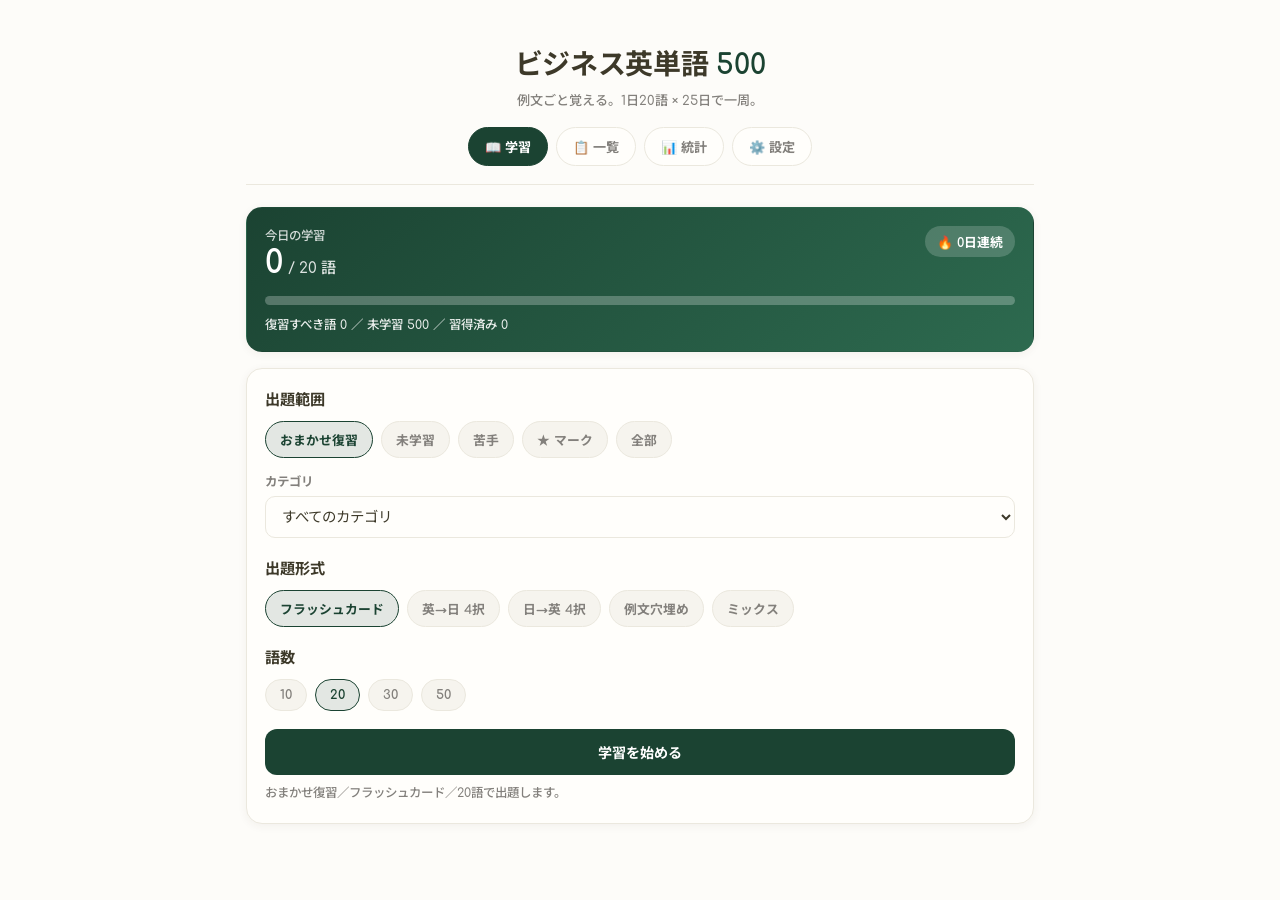
==== words/index.html @ 6820e4dc "Add a vocabulary app for the 500 business English words Builds a standalone study app under words/ f" ====
<!DOCTYPE html>
<html lang="ja">
<head>
    <meta charset="UTF-8">
    <meta name="viewport" content="width=device-width, initial-scale=1.0">
    <title>ビジネス英単語 500</title>
    <link rel="manifest" href="manifest.json">
    <meta name="theme-color" content="#1b4332">
    <link rel="apple-touch-icon" href="../icon-192.png">
    <link rel="icon" href="../icon-192.png">
    <link rel="preconnect" href="https://fonts.googleapis.com">
    <link rel="preconnect" href="https://fonts.gstatic.com" crossorigin>
    <link href="https://fonts.googleapis.com/css2?family=Comfortaa:wght@400;500;600;700&family=Noto+Sans+JP:wght@400;500;700&display=swap" rel="stylesheet">
    <link rel="stylesheet" href="words.css">
</head>
<body>
<div class="app">
    <header class="header">
        <h1>ビジネス英単語 <span class="header-num">500</span></h1>
        <p class="subtitle">例文ごと覚える。1日20語 × 25日で一周。</p>
        <nav class="tabs">
            <button class="tab-btn active" data-tab="study">📖 学習</button>
            <button class="tab-btn" data-tab="list">📋 一覧</button>
            <button class="tab-btn" data-tab="stats">📊 統計</button>
            <button class="tab-btn" data-tab="settings">⚙️ 設定</button>
        </nav>
    </header>

    <main class="main">
        <!-- ============ 学習 ============ -->
        <section id="studyView" class="view active">
            <div id="studySetup">
                <div class="card today-card">
                    <div class="today-top">
                        <div>
                            <div class="today-label">今日の学習</div>
                            <div class="today-count"><span id="todayDone">0</span><span class="today-goal"> / <span id="todayGoal">20</span> 語</span></div>
                        </div>
                        <div class="today-streak" id="todayStreak">🔥 0日連続</div>
                    </div>
                    <div class="progress-bar-track"><div class="progress-bar-fill" id="todayBar"></div></div>
                    <div class="today-sub" id="dueSummary"></div>
                </div>

                <div class="card">
                    <h3>出題範囲</h3>
                    <div class="chip-row" id="scopeChips">
                        <button class="chip active" data-scope="smart">おまかせ復習</button>
                        <button class="chip" data-scope="new">未学習</button>
                        <button class="chip" data-scope="weak">苦手</button>
                        <button class="chip" data-scope="starred">★ マーク</button>
                        <button class="chip" data-scope="all">全部</button>
                    </div>
                    <label class="field-label" for="categorySelect">カテゴリ</label>
                    <select id="categorySelect" class="select"></select>

                    <h3 class="mt">出題形式</h3>
                    <div class="chip-row" id="modeChips">
                        <button class="chip active" data-mode="flash">フラッシュカード</button>
                        <button class="chip" data-mode="en2ja">英→日 4択</button>
                        <button class="chip" data-mode="ja2en">日→英 4択</button>
                        <button class="chip" data-mode="cloze">例文穴埋め</button>
                        <button class="chip" data-mode="mix">ミックス</button>
                    </div>

                    <h3 class="mt">語数</h3>
                    <div class="chip-row" id="sizeChips">
                        <button class="chip" data-size="10">10</button>
                        <button class="chip active" data-size="20">20</button>
                        <button class="chip" data-size="30">30</button>
                        <button class="chip" data-size="50">50</button>
                    </div>

                    <button class="btn btn-primary btn-block mt" id="startBtn">学習を始める</button>
                    <p class="hint" id="startHint"></p>
                </div>
            </div>

            <div id="studySession" hidden>
                <div class="session-bar">
                    <button class="btn-icon" id="quitBtn" aria-label="やめる">✕</button>
                    <div class="session-progress">
                        <div class="progress-bar-track"><div class="progress-bar-fill" id="sessionBar"></div></div>
                        <div class="session-counter" id="sessionCounter"></div>
                    </div>
                    <div class="session-score" id="sessionScore"></div>
                </div>
                <div id="cardArea"></div>
            </div>

            <div id="studyResult" hidden></div>
        </section>

        <!-- ============ 一覧 ============ -->
        <section id="listView" class="view">
            <div class="card filter-card">
                <input type="search" id="searchInput" class="input" placeholder="🔍 単語・意味・例文で検索">
                <div class="filter-row">
                    <select id="listCategory" class="select"></select>
                    <select id="listStatus" class="select">
                        <option value="all">すべての状態</option>
                        <option value="new">未学習</option>
                        <option value="learning">学習中</option>
                        <option value="mastered">習得済み</option>
                        <option value="weak">苦手</option>
                        <option value="starred">★ マーク</option>
                    </select>
                </div>
                <div class="list-meta" id="listMeta"></div>
            </div>
            <div class="word-list" id="wordList"></div>
        </section>

        <!-- ============ 統計 ============ -->
        <section id="statsView" class="view">
            <div class="stats-grid" id="statsGrid"></div>
            <div class="card">
                <h3>直近14日の学習数</h3>
                <div class="bar-chart" id="dailyChart"></div>
            </div>
            <div class="card">
                <h3>カテゴリ別の習得状況</h3>
                <div id="categoryProgress"></div>
            </div>
            <div class="card">
                <h3>間違えやすい単語 TOP10</h3>
                <div id="weakList"></div>
            </div>
        </section>

        <!-- ============ 設定 ============ -->
        <section id="settingsView" class="view">
            <div class="card">
                <h3>学習設定</h3>
                <label class="field-label" for="goalInput">1日の目標語数</label>
                <input type="number" id="goalInput" class="input" min="5" max="100" step="5">
                <label class="field-label mt" for="rateInput">読み上げ速度 <span id="rateValue"></span></label>
                <input type="range" id="rateInput" class="range" min="0.5" max="1.2" step="0.05">
                <label class="switch-row">
                    <input type="checkbox" id="autoSpeak">
                    <span>正解表示のときに例文を自動で読み上げる</span>
                </label>
                <button class="btn btn-secondary btn-block mt" id="speakTestBtn">🔊 読み上げテスト</button>
                <p class="hint" id="speechHint"></p>
            </div>
            <div class="card">
                <h3>データの書き出し・読み込み</h3>
                <p class="hint">学習記録はこの端末のブラウザにだけ保存されます。機種変更の前に「書き出し」でファイルを保存し、新しい端末で「読み込み」してください。</p>
                <div class="btn-row">
                    <button class="btn btn-secondary" id="exportBtn">📤 書き出し</button>
                    <button class="btn btn-secondary" id="importBtn">📥 読み込み</button>
                    <input type="file" id="importFile" accept="application/json" hidden>
                </div>
            </div>
            <div class="card">
                <h3>リセット</h3>
                <p class="hint">すべての学習記録を消して最初からやり直します。元に戻せません。</p>
                <button class="btn btn-danger btn-block" id="resetBtn">学習記録をすべて消す</button>
            </div>
            <p class="credit">出典：ビジネス英単語 500（例文つき・実務版）</p>
        </section>
    </main>
</div>
<div class="toast" id="toast" hidden></div>
<script src="words-data.js"></script>
<script src="words.js"></script>
</body>
</html>
---- words/words.css ----
* { margin: 0; padding: 0; box-sizing: border-box; }

:root {
    color-scheme: light;
    --primary-color: #1b4332;
    --primary-dark: #122e22;
    --primary-soft: rgba(27, 67, 50, 0.12);
    --secondary-color: #6a8a94;
    --success-color: #4f7a44;
    --success-soft: rgba(79, 122, 68, 0.14);
    --danger-color: #b3492f;
    --danger-soft: rgba(179, 73, 47, 0.12);
    --accent-color: #c08a3e;
    --bg-color: #fdfcf9;
    --card-bg: #f6f4ee;
    --card-bg-solid: #fffefb;
    --text-color: #3d3929;
    --text-muted: #83807c;
    --border-color: #ebe8de;
    --shadow-color: rgba(61, 57, 41, 0.06);
}

body {
    font-family: 'Comfortaa', 'Noto Sans JP', -apple-system, BlinkMacSystemFont, 'Hiragino Sans', 'Segoe UI', sans-serif;
    font-weight: 500;
    background: var(--bg-color);
    color: var(--text-color);
    min-height: 100vh;
    -webkit-text-size-adjust: 100%;
}

.app { max-width: 820px; margin: 0 auto; padding: 16px 16px 60px; }

/* Header */
.header { text-align: center; padding: 26px 0 18px; border-bottom: 1px solid var(--border-color); margin-bottom: 22px; }
.header h1 { font-size: 1.75rem; font-weight: 700; letter-spacing: -0.01em; }
.header .header-num { color: var(--primary-color); }
.header .subtitle { margin-top: 8px; color: var(--text-muted); font-size: 0.82rem; }
.tabs { display: flex; justify-content: center; flex-wrap: wrap; gap: 8px; margin-top: 18px; }
.tab-btn {
    padding: 9px 16px; background: var(--card-bg-solid); border: 1px solid var(--border-color);
    border-radius: 25px; color: var(--text-muted); font-family: inherit; font-size: 0.82rem;
    font-weight: 700; cursor: pointer; transition: all 0.2s ease;
}
.tab-btn.active { background: var(--primary-color); border-color: var(--primary-color); color: #fff; }

/* Views */
.view { display: none; }
.view.active { display: block; }

/* Cards */
.card {
    background: var(--card-bg-solid); border: 1px solid var(--border-color); border-radius: 16px;
    padding: 18px; margin-bottom: 16px; box-shadow: 0 2px 10px var(--shadow-color);
}
.card h3 { font-size: 0.95rem; font-weight: 700; margin-bottom: 12px; }
.card h3.mt, .mt { margin-top: 18px; }
.hint { font-size: 0.78rem; color: var(--text-muted); line-height: 1.7; margin-top: 8px; }
.credit { text-align: center; font-size: 0.75rem; color: var(--text-muted); margin: 20px 0; }

/* Today card */
.today-card { background: linear-gradient(140deg, var(--primary-color), #2d6a4f); color: #fff; border-color: transparent; }
.today-top { display: flex; align-items: flex-start; justify-content: space-between; gap: 12px; margin-bottom: 14px; }
.today-label { font-size: 0.78rem; opacity: 0.8; }
.today-count { font-size: 2rem; font-weight: 700; line-height: 1.2; }
.today-goal { font-size: 0.95rem; font-weight: 500; opacity: 0.85; }
.today-streak { background: rgba(255,255,255,0.18); border-radius: 20px; padding: 6px 12px; font-size: 0.8rem; font-weight: 700; white-space: nowrap; }
.today-card .progress-bar-track { background: rgba(255,255,255,0.25); }
.today-card .progress-bar-fill { background: #ffd166; }
.today-sub { margin-top: 10px; font-size: 0.78rem; opacity: 0.9; }

.progress-bar-track { height: 9px; background: var(--primary-soft); border-radius: 10px; overflow: hidden; }
.progress-bar-fill { height: 100%; width: 0; background: var(--primary-color); border-radius: 10px; transition: width 0.3s ease; }

/* Controls */
.chip-row { display: flex; flex-wrap: wrap; gap: 8px; }
.chip {
    padding: 8px 14px; border-radius: 20px; border: 1px solid var(--border-color); background: var(--card-bg);
    font-family: inherit; font-size: 0.8rem; font-weight: 700; color: var(--text-muted); cursor: pointer; transition: all 0.2s ease;
}
.chip.active { background: var(--primary-soft); border-color: var(--primary-color); color: var(--primary-color); }
.field-label { display: block; font-size: 0.78rem; color: var(--text-muted); margin: 14px 0 6px; font-weight: 700; }
.select, .input {
    width: 100%; padding: 11px 12px; border: 1px solid var(--border-color); border-radius: 10px;
    background: var(--card-bg-solid); color: var(--text-color); font-family: inherit; font-size: 0.9rem;
}
.select:focus, .input:focus { outline: 2px solid var(--primary-soft); border-color: var(--primary-color); }
.range { width: 100%; accent-color: var(--primary-color); }
.switch-row { display: flex; align-items: center; gap: 10px; margin-top: 16px; font-size: 0.83rem; }
.switch-row input { width: 18px; height: 18px; accent-color: var(--primary-color); }

.btn {
    padding: 12px 18px; border: 1px solid transparent; border-radius: 12px; font-family: inherit;
    font-size: 0.88rem; font-weight: 700; cursor: pointer; transition: all 0.2s ease;
}
.btn-primary { background: var(--primary-color); color: #fff; }
.btn-primary:hover { background: var(--primary-dark); }
.btn-secondary { background: var(--card-bg); color: var(--text-color); border-color: var(--border-color); }
.btn-danger { background: var(--danger-soft); color: var(--danger-color); border-color: rgba(179,73,47,0.3); }
.btn-block { display: block; width: 100%; }
.btn-row { display: flex; gap: 10px; flex-wrap: wrap; }
.btn-row .btn { flex: 1; min-width: 120px; }
.btn-icon {
    width: 38px; height: 38px; border-radius: 50%; border: 1px solid var(--border-color);
    background: var(--card-bg-solid); color: var(--text-muted); font-size: 1rem; cursor: pointer; flex-shrink: 0;
}

/* Session */
.session-bar { display: flex; align-items: center; gap: 12px; margin-bottom: 16px; }
.session-progress { flex: 1; }
.session-counter { font-size: 0.75rem; color: var(--text-muted); margin-top: 6px; text-align: center; }
.session-score { font-size: 0.8rem; font-weight: 700; color: var(--text-muted); white-space: nowrap; }

.qcard {
    background: var(--card-bg-solid); border: 1px solid var(--border-color); border-radius: 18px;
    padding: 26px 20px; box-shadow: 0 4px 18px var(--shadow-color); text-align: center;
}
.qcat { font-size: 0.72rem; color: var(--text-muted); margin-bottom: 14px; }
.qcat .qnum { background: var(--card-bg); border-radius: 12px; padding: 3px 9px; margin-right: 6px; }
.qword { font-size: 2rem; font-weight: 700; line-height: 1.3; word-break: break-word; }
.qword-ja { font-size: 1.5rem; font-weight: 700; line-height: 1.5; }
.qprompt { font-size: 0.78rem; color: var(--text-muted); margin-top: 14px; }
.speak-btn {
    margin-top: 14px; padding: 8px 16px; border-radius: 20px; border: 1px solid var(--border-color);
    background: var(--card-bg); font-family: inherit; font-size: 0.8rem; font-weight: 700; color: var(--text-muted); cursor: pointer;
}
.speak-btn:hover { color: var(--primary-color); border-color: var(--primary-color); }

.answer-block { margin-top: 20px; padding-top: 18px; border-top: 1px dashed var(--border-color); text-align: left; }
.answer-ja { font-size: 1.25rem; font-weight: 700; text-align: center; margin-bottom: 16px; }
.example { background: var(--card-bg); border-radius: 12px; padding: 14px; }
.example-en { font-size: 1rem; line-height: 1.6; }
.example-en b { color: var(--primary-color); }
.example-ja { font-size: 0.82rem; color: var(--text-muted); margin-top: 8px; line-height: 1.6; }

.choices { display: grid; gap: 10px; margin-top: 22px; }
.choice {
    padding: 14px; border-radius: 12px; border: 1px solid var(--border-color); background: var(--card-bg);
    font-family: inherit; font-size: 0.95rem; font-weight: 500; color: var(--text-color);
    cursor: pointer; text-align: left; transition: all 0.15s ease;
}
.choice:hover:not(:disabled) { border-color: var(--primary-color); }
.choice.correct { background: var(--success-soft); border-color: var(--success-color); color: var(--success-color); font-weight: 700; }
.choice.wrong { background: var(--danger-soft); border-color: var(--danger-color); color: var(--danger-color); }
.choice:disabled { cursor: default; }

.verdict { margin-top: 18px; font-size: 1rem; font-weight: 700; }
.verdict.ok { color: var(--success-color); }
.verdict.ng { color: var(--danger-color); }

.cloze-sentence { font-size: 1.1rem; line-height: 1.9; margin: 8px 0 6px; }
.blank { display: inline-block; min-width: 90px; border-bottom: 2px solid var(--primary-color); color: var(--primary-color); font-weight: 700; }
.card-actions { display: flex; gap: 10px; margin-top: 20px; }
.card-actions .btn { flex: 1; }
.star-toggle { position: absolute; top: 14px; right: 16px; background: none; border: none; font-size: 1.2rem; cursor: pointer; opacity: 0.45; }
.star-toggle.on { opacity: 1; }
.qcard { position: relative; }

/* Result */
.result-card { text-align: center; }
.result-score { font-size: 3rem; font-weight: 700; color: var(--primary-color); line-height: 1.2; }
.result-note { color: var(--text-muted); font-size: 0.85rem; margin-top: 6px; }
.review-list { margin-top: 18px; text-align: left; }
.review-item { padding: 10px 0; border-bottom: 1px solid var(--border-color); font-size: 0.85rem; }
.review-item:last-child { border-bottom: none; }
.review-item b { font-size: 0.95rem; }
.review-item span { color: var(--text-muted); }

/* Word list */
.filter-card { position: sticky; top: 0; z-index: 5; }
.filter-row { display: flex; gap: 10px; margin-top: 10px; }
.filter-row .select { flex: 1; min-width: 0; }
.list-meta { margin-top: 10px; font-size: 0.75rem; color: var(--text-muted); }
.word-row {
    background: var(--card-bg-solid); border: 1px solid var(--border-color); border-radius: 12px;
    padding: 12px 14px; margin-bottom: 8px;
}
.word-row-top { display: flex; align-items: center; gap: 10px; cursor: pointer; }
.word-row-main { flex: 1; min-width: 0; }
.word-row-en { font-size: 1rem; font-weight: 700; word-break: break-word; }
.word-row-ja { font-size: 0.8rem; color: var(--text-muted); margin-top: 2px; }
.word-num { font-size: 0.7rem; color: var(--text-muted); background: var(--card-bg); border-radius: 10px; padding: 3px 7px; flex-shrink: 0; }
.badge { font-size: 0.68rem; font-weight: 700; border-radius: 10px; padding: 3px 8px; white-space: nowrap; }
.badge.new { background: var(--card-bg); color: var(--text-muted); }
.badge.learning { background: rgba(192,138,62,0.15); color: var(--accent-color); }
.badge.mastered { background: var(--success-soft); color: var(--success-color); }
.badge.weak { background: var(--danger-soft); color: var(--danger-color); }
.word-row-detail { margin-top: 10px; padding-top: 10px; border-top: 1px dashed var(--border-color); }
.word-row-actions { display: flex; gap: 8px; margin-top: 10px; }
.mini-btn {
    padding: 6px 12px; border-radius: 16px; border: 1px solid var(--border-color); background: var(--card-bg);
    font-family: inherit; font-size: 0.75rem; font-weight: 700; color: var(--text-muted); cursor: pointer;
}
.mini-btn.on { background: var(--primary-soft); border-color: var(--primary-color); color: var(--primary-color); }
.empty { text-align: center; color: var(--text-muted); font-size: 0.85rem; padding: 30px 0; }
.load-more { display: block; width: 100%; margin-top: 4px; }

/* Stats */
.stats-grid { display: grid; grid-template-columns: repeat(2, 1fr); gap: 12px; margin-bottom: 16px; }
.stat-card {
    background: var(--card-bg-solid); border: 1px solid var(--border-color); border-radius: 14px;
    padding: 16px; text-align: center; box-shadow: 0 2px 10px var(--shadow-color);
}
.stat-value { font-size: 1.7rem; font-weight: 700; color: var(--primary-color); line-height: 1.2; }
.stat-label { font-size: 0.72rem; color: var(--text-muted); margin-top: 4px; }
.bar-chart { display: flex; align-items: flex-end; gap: 4px; height: 130px; }
.bar-col { flex: 1; display: flex; flex-direction: column; align-items: center; gap: 4px; height: 100%; justify-content: flex-end; }
.bar { width: 100%; background: var(--primary-color); border-radius: 4px 4px 0 0; min-height: 2px; }
.bar.empty-bar { background: var(--border-color); }
.bar-label { font-size: 0.6rem; color: var(--text-muted); }
.bar-value { font-size: 0.62rem; color: var(--text-muted); }
.cat-row { margin-bottom: 14px; }
.cat-row-top { display: flex; justify-content: space-between; font-size: 0.8rem; margin-bottom: 6px; }
.cat-row-top span:last-child { color: var(--text-muted); font-size: 0.75rem; }

/* Toast */
.toast {
    position: fixed; left: 50%; bottom: 24px; transform: translateX(-50%);
    background: var(--primary-color); color: #fff; padding: 12px 20px; border-radius: 24px;
    font-size: 0.82rem; font-weight: 700; box-shadow: 0 6px 20px rgba(0,0,0,0.18); z-index: 50; max-width: 90vw;
}

@media (max-width: 520px) {
    .app { padding: 12px 12px 50px; }
    .header h1 { font-size: 1.45rem; }
    .tab-btn { padding: 8px 12px; font-size: 0.76rem; }
    .qword { font-size: 1.65rem; }
    .stats-grid { gap: 10px; }
}
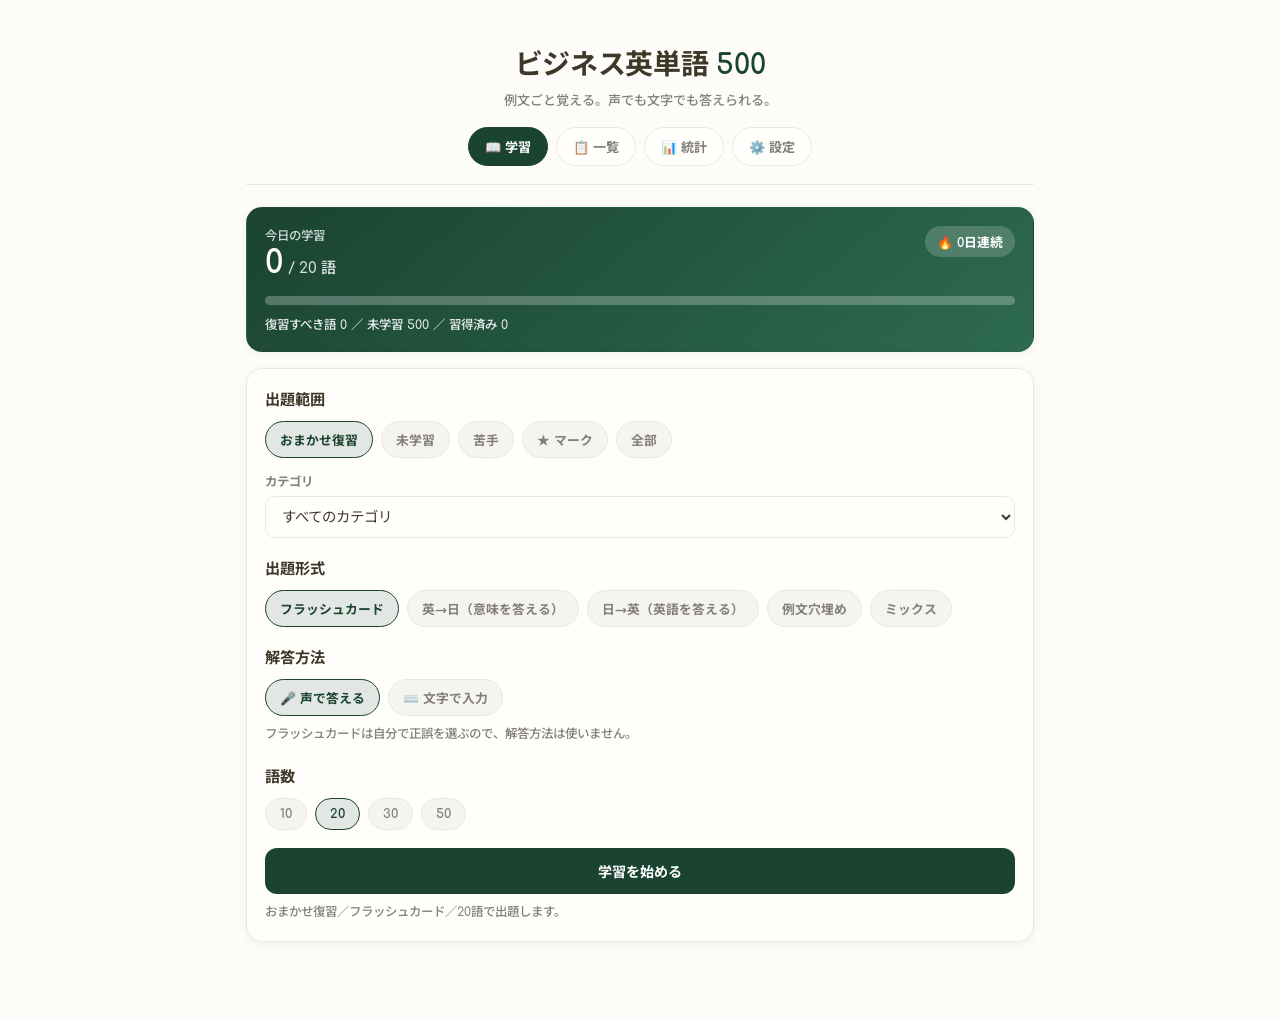
==== commit 21e8ae75: "Answer by typing or speaking instead of picking a choice The 4-choice quizzes let you get answers ri" ====
--- a/words/index.html
+++ b/words/index.html
@@ -17,7 +17,7 @@
 <div class="app">
     <header class="header">
         <h1>ビジネス英単語 <span class="header-num">500</span></h1>
-        <p class="subtitle">例文ごと覚える。1日20語 × 25日で一周。</p>
+        <p class="subtitle">例文ごと覚える。声でも文字でも答えられる。</p>
         <nav class="tabs">
             <button class="tab-btn active" data-tab="study">📖 学習</button>
             <button class="tab-btn" data-tab="list">📋 一覧</button>
@@ -57,11 +57,18 @@
                     <h3 class="mt">出題形式</h3>
                     <div class="chip-row" id="modeChips">
                         <button class="chip active" data-mode="flash">フラッシュカード</button>
-                        <button class="chip" data-mode="en2ja">英→日 4択</button>
-                        <button class="chip" data-mode="ja2en">日→英 4択</button>
+                        <button class="chip" data-mode="en2ja">英→日（意味を答える）</button>
+                        <button class="chip" data-mode="ja2en">日→英（英語を答える）</button>
                         <button class="chip" data-mode="cloze">例文穴埋め</button>
                         <button class="chip" data-mode="mix">ミックス</button>
                     </div>
+
+                    <h3 class="mt">解答方法</h3>
+                    <div class="chip-row" id="inputChips">
+                        <button class="chip" data-input="voice">🎤 声で答える</button>
+                        <button class="chip" data-input="text">⌨️ 文字で入力</button>
+                    </div>
+                    <p class="hint" id="inputHint"></p>
 
                     <h3 class="mt">語数</h3>
                     <div class="chip-row" id="sizeChips">
@@ -136,6 +143,12 @@
                 <input type="number" id="goalInput" class="input" min="5" max="100" step="5">
                 <label class="field-label mt" for="rateInput">読み上げ速度 <span id="rateValue"></span></label>
                 <input type="range" id="rateInput" class="range" min="0.5" max="1.2" step="0.05">
+                <label class="field-label">解答方法</label>
+                <div class="chip-row" id="settingsInputChips">
+                    <button class="chip" data-input="voice">🎤 声で答える</button>
+                    <button class="chip" data-input="text">⌨️ 文字で入力</button>
+                </div>
+                <p class="hint" id="voiceHint"></p>
                 <label class="switch-row">
                     <input type="checkbox" id="autoSpeak">
                     <span>正解表示のときに例文を自動で読み上げる</span>
--- a/words/words.css
+++ b/words/words.css
@@ -127,22 +127,41 @@
 .speak-btn:hover { color: var(--primary-color); border-color: var(--primary-color); }
 
 .answer-block { margin-top: 20px; padding-top: 18px; border-top: 1px dashed var(--border-color); text-align: left; }
-.answer-ja { font-size: 1.25rem; font-weight: 700; text-align: center; margin-bottom: 16px; }
+.answer-ja { font-size: 1.2rem; font-weight: 700; text-align: center; margin: 12px 0 16px; word-break: break-word; }
 .example { background: var(--card-bg); border-radius: 12px; padding: 14px; }
 .example-en { font-size: 1rem; line-height: 1.6; }
 .example-en b { color: var(--primary-color); }
 .example-ja { font-size: 0.82rem; color: var(--text-muted); margin-top: 8px; line-height: 1.6; }
 
-.choices { display: grid; gap: 10px; margin-top: 22px; }
-.choice {
-    padding: 14px; border-radius: 12px; border: 1px solid var(--border-color); background: var(--card-bg);
-    font-family: inherit; font-size: 0.95rem; font-weight: 500; color: var(--text-color);
-    cursor: pointer; text-align: left; transition: all 0.15s ease;
-}
-.choice:hover:not(:disabled) { border-color: var(--primary-color); }
-.choice.correct { background: var(--success-soft); border-color: var(--success-color); color: var(--success-color); font-weight: 700; }
-.choice.wrong { background: var(--danger-soft); border-color: var(--danger-color); color: var(--danger-color); }
-.choice:disabled { cursor: default; }
+.answer-area { margin-top: 20px; }
+.input-switch { display: flex; gap: 8px; justify-content: center; margin-bottom: 14px; }
+.switch-btn {
+    padding: 7px 14px; border-radius: 18px; border: 1px solid var(--border-color); background: var(--card-bg);
+    font-family: inherit; font-size: 0.78rem; font-weight: 700; color: var(--text-muted); cursor: pointer; transition: all 0.2s ease;
+}
+.switch-btn.on { background: var(--primary-soft); border-color: var(--primary-color); color: var(--primary-color); }
+.switch-btn:disabled { opacity: 0.4; cursor: not-allowed; }
+.mic-btn {
+    width: 100%; padding: 22px 16px; border-radius: 16px; border: 2px dashed var(--primary-color);
+    background: var(--primary-soft); color: var(--primary-color); font-family: inherit; font-size: 1rem;
+    font-weight: 700; cursor: pointer; transition: all 0.2s ease;
+}
+.mic-btn:hover { background: rgba(27, 67, 50, 0.18); }
+.mic-btn.listening { border-style: solid; background: var(--primary-color); color: #fff; animation: pulse 1.4s ease-in-out infinite; }
+@keyframes pulse {
+    0%, 100% { box-shadow: 0 0 0 0 rgba(27, 67, 50, 0.35); }
+    50% { box-shadow: 0 0 0 12px rgba(27, 67, 50, 0); }
+}
+.transcript { min-height: 24px; margin-top: 12px; font-size: 0.95rem; color: var(--text-color); }
+.transcript.error { font-size: 0.8rem; color: var(--danger-color); }
+.your-answer {
+    margin-top: 10px; font-size: 0.85rem; color: var(--text-muted); text-align: center;
+    word-break: break-word;
+}
+.answer-sep { color: var(--text-muted); margin: 0 6px; font-weight: 500; }
+.mini-btn.override {
+    display: block; margin: 12px auto 0; border-color: var(--primary-color); color: var(--primary-color);
+}
 
 .verdict { margin-top: 18px; font-size: 1rem; font-weight: 700; }
 .verdict.ok { color: var(--success-color); }
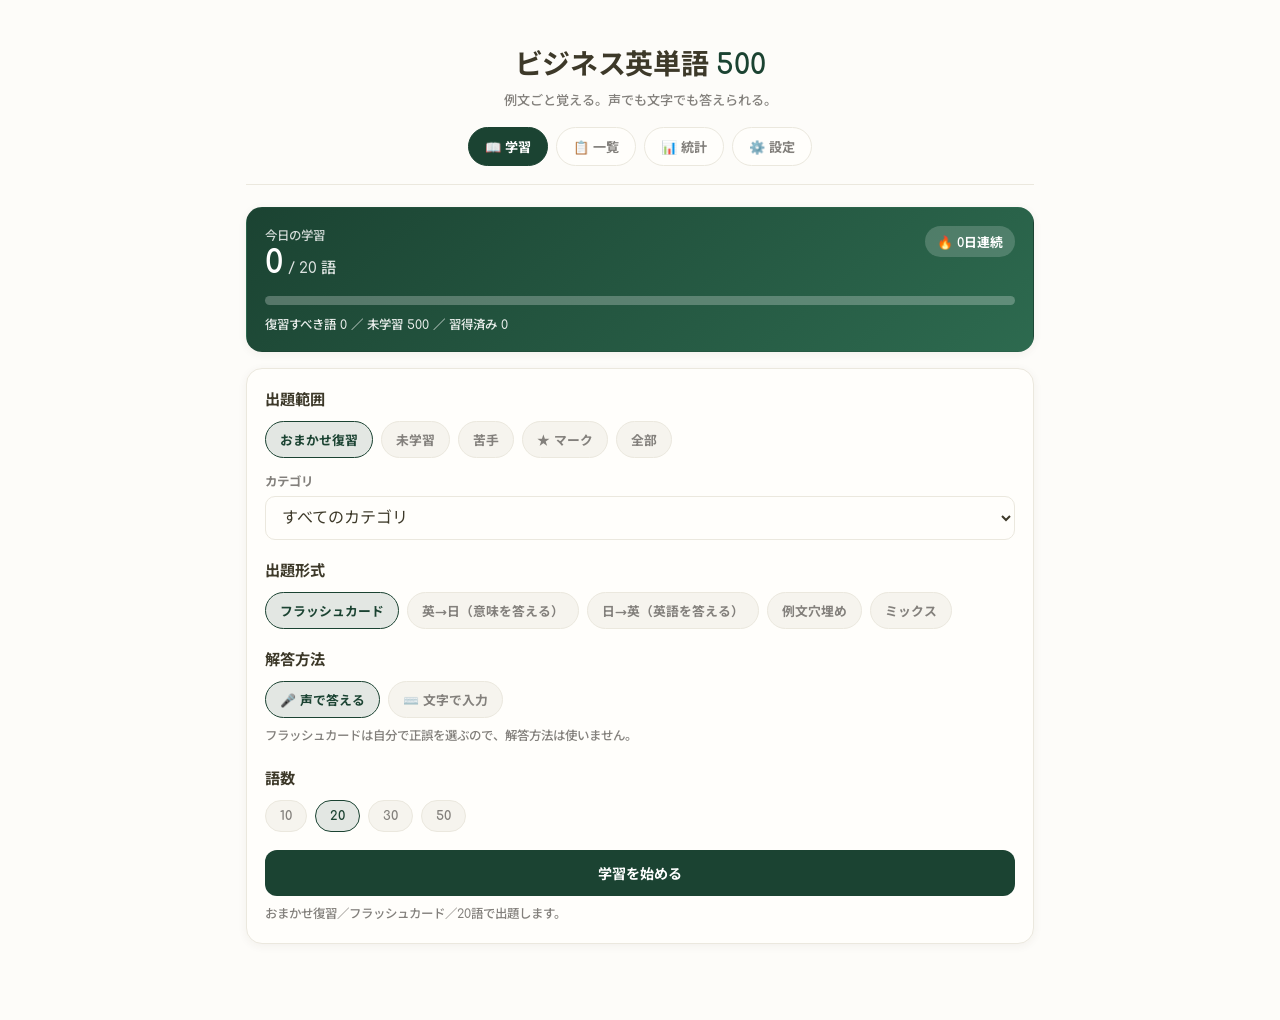
==== commit 75df3009: "Make the vocabulary app installable as a phone app Adds what the word app needs to live on a home sc" ====
--- a/words/index.html
+++ b/words/index.html
@@ -2,12 +2,17 @@
 <html lang="ja">
 <head>
     <meta charset="UTF-8">
-    <meta name="viewport" content="width=device-width, initial-scale=1.0">
+    <meta name="viewport" content="width=device-width, initial-scale=1.0, viewport-fit=cover">
     <title>ビジネス英単語 500</title>
     <link rel="manifest" href="manifest.json">
     <meta name="theme-color" content="#1b4332">
-    <link rel="apple-touch-icon" href="../icon-192.png">
-    <link rel="icon" href="../icon-192.png">
+    <!-- iPhone でホーム画面に追加したときに、アプリのように全画面で開く -->
+    <meta name="apple-mobile-web-app-capable" content="yes">
+    <meta name="mobile-web-app-capable" content="yes">
+    <meta name="apple-mobile-web-app-status-bar-style" content="black-translucent">
+    <meta name="apple-mobile-web-app-title" content="英単語500">
+    <link rel="apple-touch-icon" href="icon-192.png">
+    <link rel="icon" href="icon-192.png">
     <link rel="preconnect" href="https://fonts.googleapis.com">
     <link rel="preconnect" href="https://fonts.gstatic.com" crossorigin>
     <link href="https://fonts.googleapis.com/css2?family=Comfortaa:wght@400;500;600;700&family=Noto+Sans+JP:wght@400;500;700&display=swap" rel="stylesheet">
--- a/words/words.css
+++ b/words/words.css
@@ -21,6 +21,9 @@
 }
 
 body {
+    /* アプリらしい操作感にする（タップ時の青い点滅を消し、入力欄の自動ズームを防ぐ） */
+    -webkit-tap-highlight-color: transparent;
+    overscroll-behavior-y: contain;
     font-family: 'Comfortaa', 'Noto Sans JP', -apple-system, BlinkMacSystemFont, 'Hiragino Sans', 'Segoe UI', sans-serif;
     font-weight: 500;
     background: var(--bg-color);
@@ -29,7 +32,13 @@
     -webkit-text-size-adjust: 100%;
 }
 
-.app { max-width: 820px; margin: 0 auto; padding: 16px 16px 60px; }
+.app {
+    max-width: 820px;
+    margin: 0 auto;
+    /* ホーム画面から全画面で開いたときにノッチやホームバーと重ならないようにする */
+    padding: calc(16px + env(safe-area-inset-top)) calc(16px + env(safe-area-inset-right))
+             calc(60px + env(safe-area-inset-bottom)) calc(16px + env(safe-area-inset-left));
+}
 
 /* Header */
 .header { text-align: center; padding: 26px 0 18px; border-bottom: 1px solid var(--border-color); margin-bottom: 22px; }
@@ -38,6 +47,7 @@
 .header .subtitle { margin-top: 8px; color: var(--text-muted); font-size: 0.82rem; }
 .tabs { display: flex; justify-content: center; flex-wrap: wrap; gap: 8px; margin-top: 18px; }
 .tab-btn {
+    -webkit-user-select: none; user-select: none;
     padding: 9px 16px; background: var(--card-bg-solid); border: 1px solid var(--border-color);
     border-radius: 25px; color: var(--text-muted); font-family: inherit; font-size: 0.82rem;
     font-weight: 700; cursor: pointer; transition: all 0.2s ease;
@@ -82,7 +92,9 @@
 .field-label { display: block; font-size: 0.78rem; color: var(--text-muted); margin: 14px 0 6px; font-weight: 700; }
 .select, .input {
     width: 100%; padding: 11px 12px; border: 1px solid var(--border-color); border-radius: 10px;
-    background: var(--card-bg-solid); color: var(--text-color); font-family: inherit; font-size: 0.9rem;
+    background: var(--card-bg-solid); color: var(--text-color); font-family: inherit;
+    /* iOS は16px未満の入力欄にフォーカスすると画面を拡大してしまうので16pxにする */
+    font-size: 16px;
 }
 .select:focus, .input:focus { outline: 2px solid var(--primary-soft); border-color: var(--primary-color); }
 .range { width: 100%; accent-color: var(--primary-color); }
@@ -240,7 +252,10 @@
 }
 
 @media (max-width: 520px) {
-    .app { padding: 12px 12px 50px; }
+    .app {
+        padding: calc(12px + env(safe-area-inset-top)) calc(12px + env(safe-area-inset-right))
+                 calc(50px + env(safe-area-inset-bottom)) calc(12px + env(safe-area-inset-left));
+    }
     .header h1 { font-size: 1.45rem; }
     .tab-btn { padding: 8px 12px; font-size: 0.76rem; }
     .qword { font-size: 1.65rem; }
